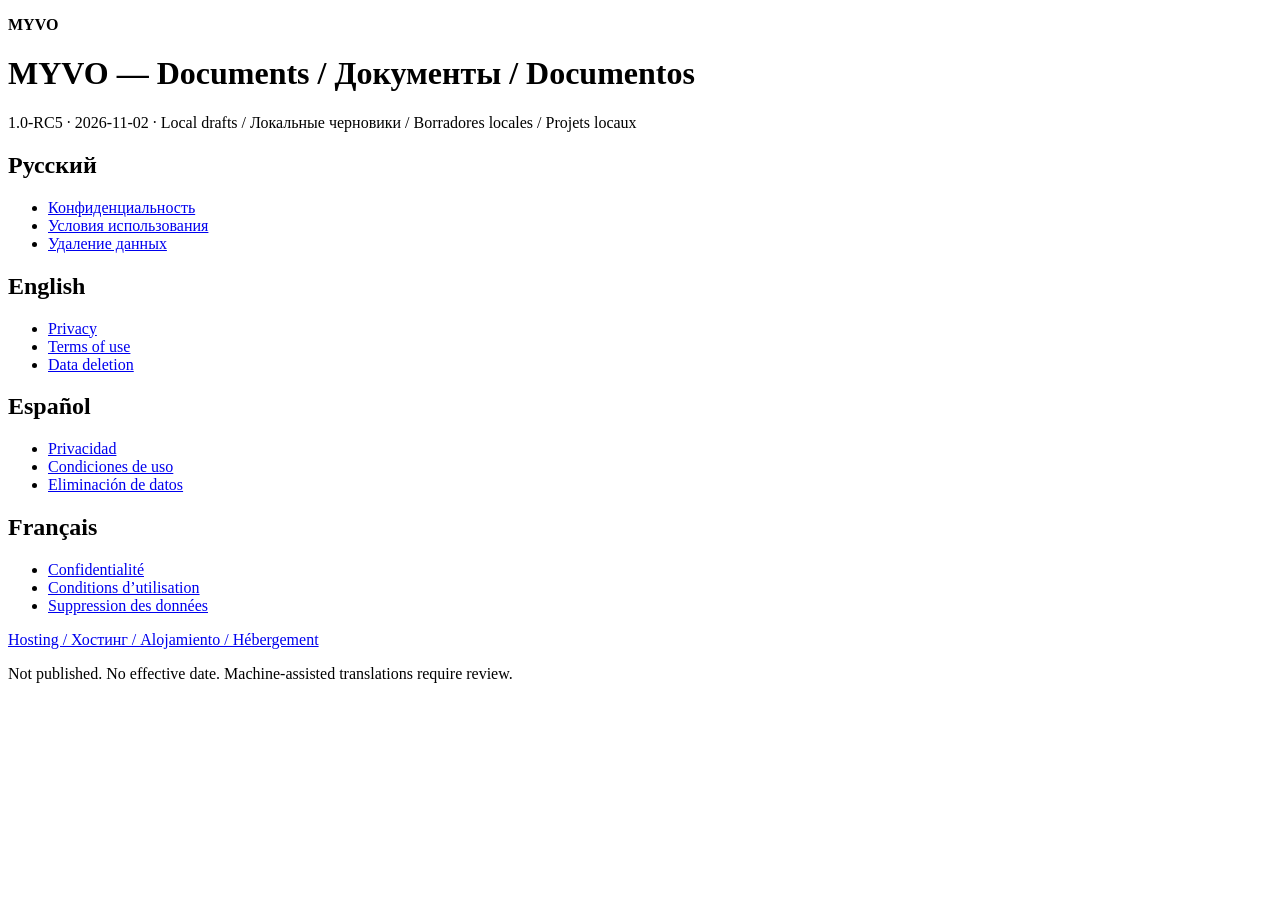
==== index.html @ a9c17151 "Publish MYVO RC5 document review index" ====
<!doctype html>
<html lang="en" translate="no">
<head>
<meta charset="utf-8">
<meta name="viewport" content="width=device-width, initial-scale=1">
<meta name="robots" content="noindex,nofollow">
<meta name="google" content="notranslate">
<meta http-equiv="Content-Security-Policy" content="default-src 'none'; style-src 'self'; base-uri 'none'; form-action 'none'">
<title>Document review — MYVO RC5</title>
<link rel="stylesheet" href="style.css">
</head>
<body>
<header><p><strong>MYVO</strong></p></header>
<main id="content"><h1>MYVO — Documents / Документы / Documentos</h1><p class="draft">1.0-RC5 · 2026-11-02 · Local drafts / Локальные черновики / Borradores locales / Projets locaux</p><section lang="ru"><h2>Русский</h2><ul><li><a href="privacy-ru.html">Конфиденциальность</a></li><li><a href="terms-ru.html">Условия использования</a></li><li><a href="deletion-ru.html">Удаление данных</a></li></ul></section><section lang="en"><h2>English</h2><ul><li><a href="privacy-en.html">Privacy</a></li><li><a href="terms-en.html">Terms of use</a></li><li><a href="deletion-en.html">Data deletion</a></li></ul></section><section lang="es"><h2>Espa&#241;ol</h2><ul><li><a href="privacy-es.html">Privacidad</a></li><li><a href="terms-es.html">Condiciones de uso</a></li><li><a href="deletion-es.html">Eliminaci&#243;n de datos</a></li></ul></section><section lang="fr"><h2>Fran&#231;ais</h2><ul><li><a href="privacy-fr.html">Confidentialit&#233;</a></li><li><a href="terms-fr.html">Conditions d’utilisation</a></li><li><a href="deletion-fr.html">Suppression des donn&#233;es</a></li></ul></section><p><a href="hosting.html">Hosting / Хостинг / Alojamiento / Hébergement</a></p></main>
<footer>Not published. No effective date. Machine-assisted translations require review.</footer>
</body>
</html>
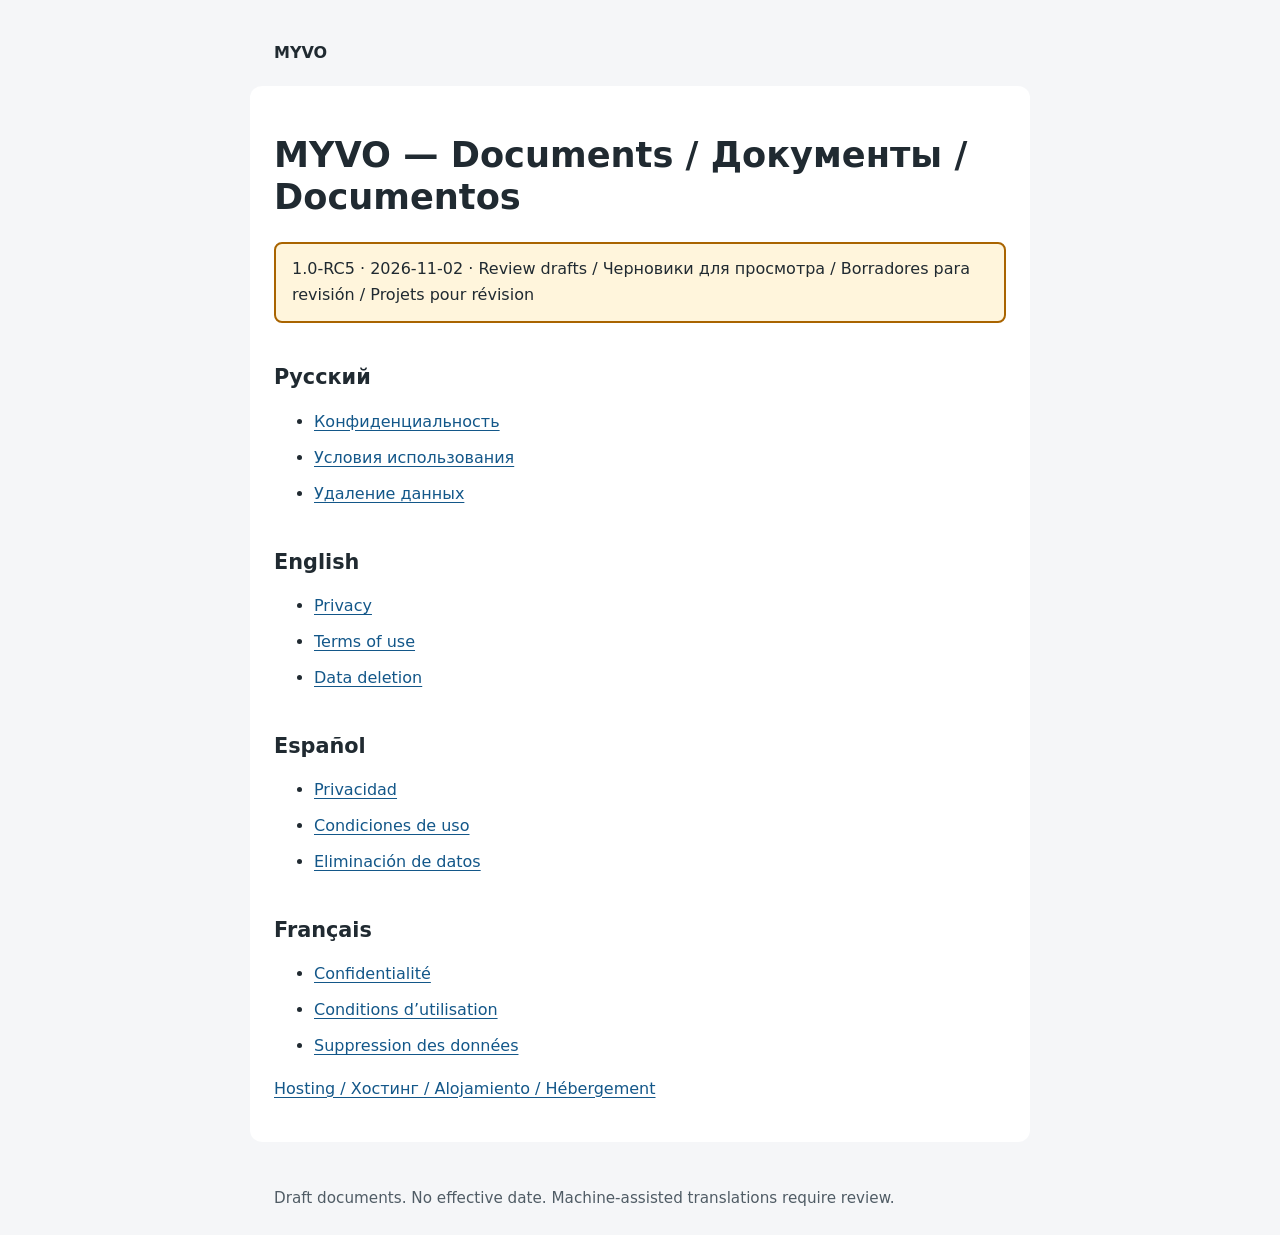
==== commit 79c1ae82: "Clarify public review draft status without activating documents" ====
--- a/index.html
+++ b/index.html
@@ -11,7 +11,7 @@
 </head>
 <body>
 <header><p><strong>MYVO</strong></p></header>
-<main id="content"><h1>MYVO — Documents / Документы / Documentos</h1><p class="draft">1.0-RC5 · 2026-11-02 · Local drafts / Локальные черновики / Borradores locales / Projets locaux</p><section lang="ru"><h2>Русский</h2><ul><li><a href="privacy-ru.html">Конфиденциальность</a></li><li><a href="terms-ru.html">Условия использования</a></li><li><a href="deletion-ru.html">Удаление данных</a></li></ul></section><section lang="en"><h2>English</h2><ul><li><a href="privacy-en.html">Privacy</a></li><li><a href="terms-en.html">Terms of use</a></li><li><a href="deletion-en.html">Data deletion</a></li></ul></section><section lang="es"><h2>Espa&#241;ol</h2><ul><li><a href="privacy-es.html">Privacidad</a></li><li><a href="terms-es.html">Condiciones de uso</a></li><li><a href="deletion-es.html">Eliminaci&#243;n de datos</a></li></ul></section><section lang="fr"><h2>Fran&#231;ais</h2><ul><li><a href="privacy-fr.html">Confidentialit&#233;</a></li><li><a href="terms-fr.html">Conditions d’utilisation</a></li><li><a href="deletion-fr.html">Suppression des donn&#233;es</a></li></ul></section><p><a href="hosting.html">Hosting / Хостинг / Alojamiento / Hébergement</a></p></main>
-<footer>Not published. No effective date. Machine-assisted translations require review.</footer>
+<main id="content"><h1>MYVO — Documents / Документы / Documentos</h1><p class="draft">1.0-RC5 · 2026-11-02 · Review drafts / Черновики для просмотра / Borradores para revisión / Projets pour révision</p><section lang="ru"><h2>Русский</h2><ul><li><a href="privacy-ru.html">Конфиденциальность</a></li><li><a href="terms-ru.html">Условия использования</a></li><li><a href="deletion-ru.html">Удаление данных</a></li></ul></section><section lang="en"><h2>English</h2><ul><li><a href="privacy-en.html">Privacy</a></li><li><a href="terms-en.html">Terms of use</a></li><li><a href="deletion-en.html">Data deletion</a></li></ul></section><section lang="es"><h2>Espa&#241;ol</h2><ul><li><a href="privacy-es.html">Privacidad</a></li><li><a href="terms-es.html">Condiciones de uso</a></li><li><a href="deletion-es.html">Eliminaci&#243;n de datos</a></li></ul></section><section lang="fr"><h2>Fran&#231;ais</h2><ul><li><a href="privacy-fr.html">Confidentialit&#233;</a></li><li><a href="terms-fr.html">Conditions d’utilisation</a></li><li><a href="deletion-fr.html">Suppression des donn&#233;es</a></li></ul></section><p><a href="hosting.html">Hosting / Хостинг / Alojamiento / Hébergement</a></p></main>
+<footer>Draft documents. No effective date. Machine-assisted translations require review.</footer>
 </body>
 </html>
--- a/style.css
+++ b/style.css
@@ -0,0 +1,23 @@
+:root { color-scheme: light; font-family: system-ui, -apple-system, "Segoe UI", sans-serif; color: #202a31; background: #f5f6f8; line-height: 1.65; }
+* { box-sizing: border-box; }
+body { margin: 0; }
+header, main, footer { max-width: 780px; margin: auto; padding: 24px; }
+header { padding-bottom: 0; }
+main { background: white; border-radius: 12px; margin-top: 20px; margin-bottom: 20px; }
+nav { display: flex; flex-wrap: wrap; gap: 8px 20px; }
+a { color: #135789; text-underline-offset: .18em; overflow-wrap: anywhere; }
+a:focus-visible { outline: 3px solid #be6900; outline-offset: 4px; }
+h1 { line-height: 1.2; font-size: clamp(1.7rem, 5vw, 2.2rem); }
+h2 { line-height: 1.3; font-size: 1.3rem; margin-top: 2em; }
+li + li { margin-top: .6em; }
+.draft { padding: 12px 16px; border: 2px solid #a96400; border-radius: 8px; background: #fff5dc; }
+.date, footer { color: #505c65; font-size: .95rem; }
+@media (max-width: 600px) { header, main, footer { padding: 20px; } main { border-radius: 0; } }
+
+.table-scroll { max-width: 100%; overflow-x: auto; margin: 1em 0; }
+table { border-collapse: collapse; width: 100%; min-width: 38rem; }
+th, td { text-align: left; vertical-align: top; padding: .7em; border: 1px solid #cbd1d6; overflow-wrap: anywhere; }
+th { background: #eef1f4; }
+nav + nav { margin-top: .8em; }
+.skip { display: inline-block; margin-bottom: .5em; }
+h1, h2 { overflow-wrap: anywhere; }
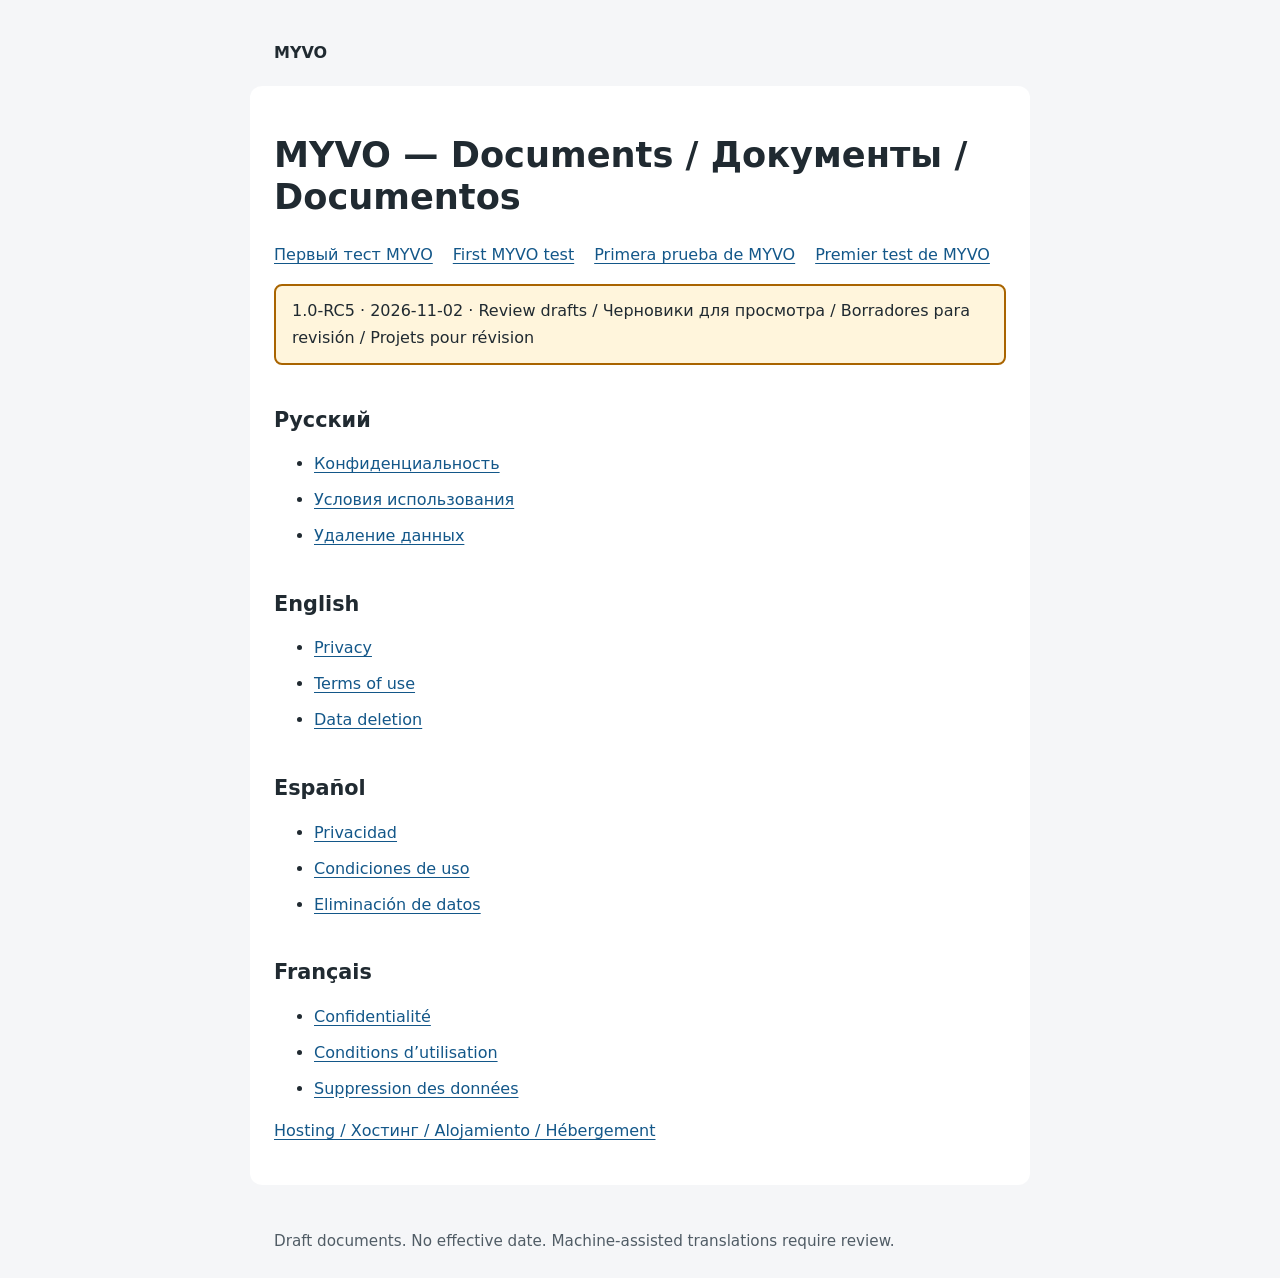
==== commit a72ee180: "Add the first MYVO tester guide" ====
--- a/index.html
+++ b/index.html
@@ -11,7 +11,8 @@
 </head>
 <body>
 <header><p><strong>MYVO</strong></p></header>
-<main id="content"><h1>MYVO — Documents / Документы / Documentos</h1><p class="draft">1.0-RC5 · 2026-11-02 · Review drafts / Черновики для просмотра / Borradores para revisión / Projets pour révision</p><section lang="ru"><h2>Русский</h2><ul><li><a href="privacy-ru.html">Конфиденциальность</a></li><li><a href="terms-ru.html">Условия использования</a></li><li><a href="deletion-ru.html">Удаление данных</a></li></ul></section><section lang="en"><h2>English</h2><ul><li><a href="privacy-en.html">Privacy</a></li><li><a href="terms-en.html">Terms of use</a></li><li><a href="deletion-en.html">Data deletion</a></li></ul></section><section lang="es"><h2>Espa&#241;ol</h2><ul><li><a href="privacy-es.html">Privacidad</a></li><li><a href="terms-es.html">Condiciones de uso</a></li><li><a href="deletion-es.html">Eliminaci&#243;n de datos</a></li></ul></section><section lang="fr"><h2>Fran&#231;ais</h2><ul><li><a href="privacy-fr.html">Confidentialit&#233;</a></li><li><a href="terms-fr.html">Conditions d’utilisation</a></li><li><a href="deletion-fr.html">Suppression des donn&#233;es</a></li></ul></section><p><a href="hosting.html">Hosting / Хостинг / Alojamiento / Hébergement</a></p></main>
+<main id="content"><h1>MYVO — Documents / Документы / Documentos</h1><nav aria-label="MYVO test guide"><a href="tester.html#ru" lang="ru">Первый тест MYVO</a> <a href="tester.html#en" lang="en">First MYVO test</a> <a href="tester.html#es" lang="es">Primera prueba de MYVO</a> <a href="tester.html#fr" lang="fr">Premier test de MYVO</a></nav>
+<p class="draft">1.0-RC5 · 2026-11-02 · Review drafts / Черновики для просмотра / Borradores para revisión / Projets pour révision</p><section lang="ru"><h2>Русский</h2><ul><li><a href="privacy-ru.html">Конфиденциальность</a></li><li><a href="terms-ru.html">Условия использования</a></li><li><a href="deletion-ru.html">Удаление данных</a></li></ul></section><section lang="en"><h2>English</h2><ul><li><a href="privacy-en.html">Privacy</a></li><li><a href="terms-en.html">Terms of use</a></li><li><a href="deletion-en.html">Data deletion</a></li></ul></section><section lang="es"><h2>Espa&#241;ol</h2><ul><li><a href="privacy-es.html">Privacidad</a></li><li><a href="terms-es.html">Condiciones de uso</a></li><li><a href="deletion-es.html">Eliminaci&#243;n de datos</a></li></ul></section><section lang="fr"><h2>Fran&#231;ais</h2><ul><li><a href="privacy-fr.html">Confidentialit&#233;</a></li><li><a href="terms-fr.html">Conditions d’utilisation</a></li><li><a href="deletion-fr.html">Suppression des donn&#233;es</a></li></ul></section><p><a href="hosting.html">Hosting / Хостинг / Alojamiento / Hébergement</a></p></main>
 <footer>Draft documents. No effective date. Machine-assisted translations require review.</footer>
 </body>
-</html>+</html>
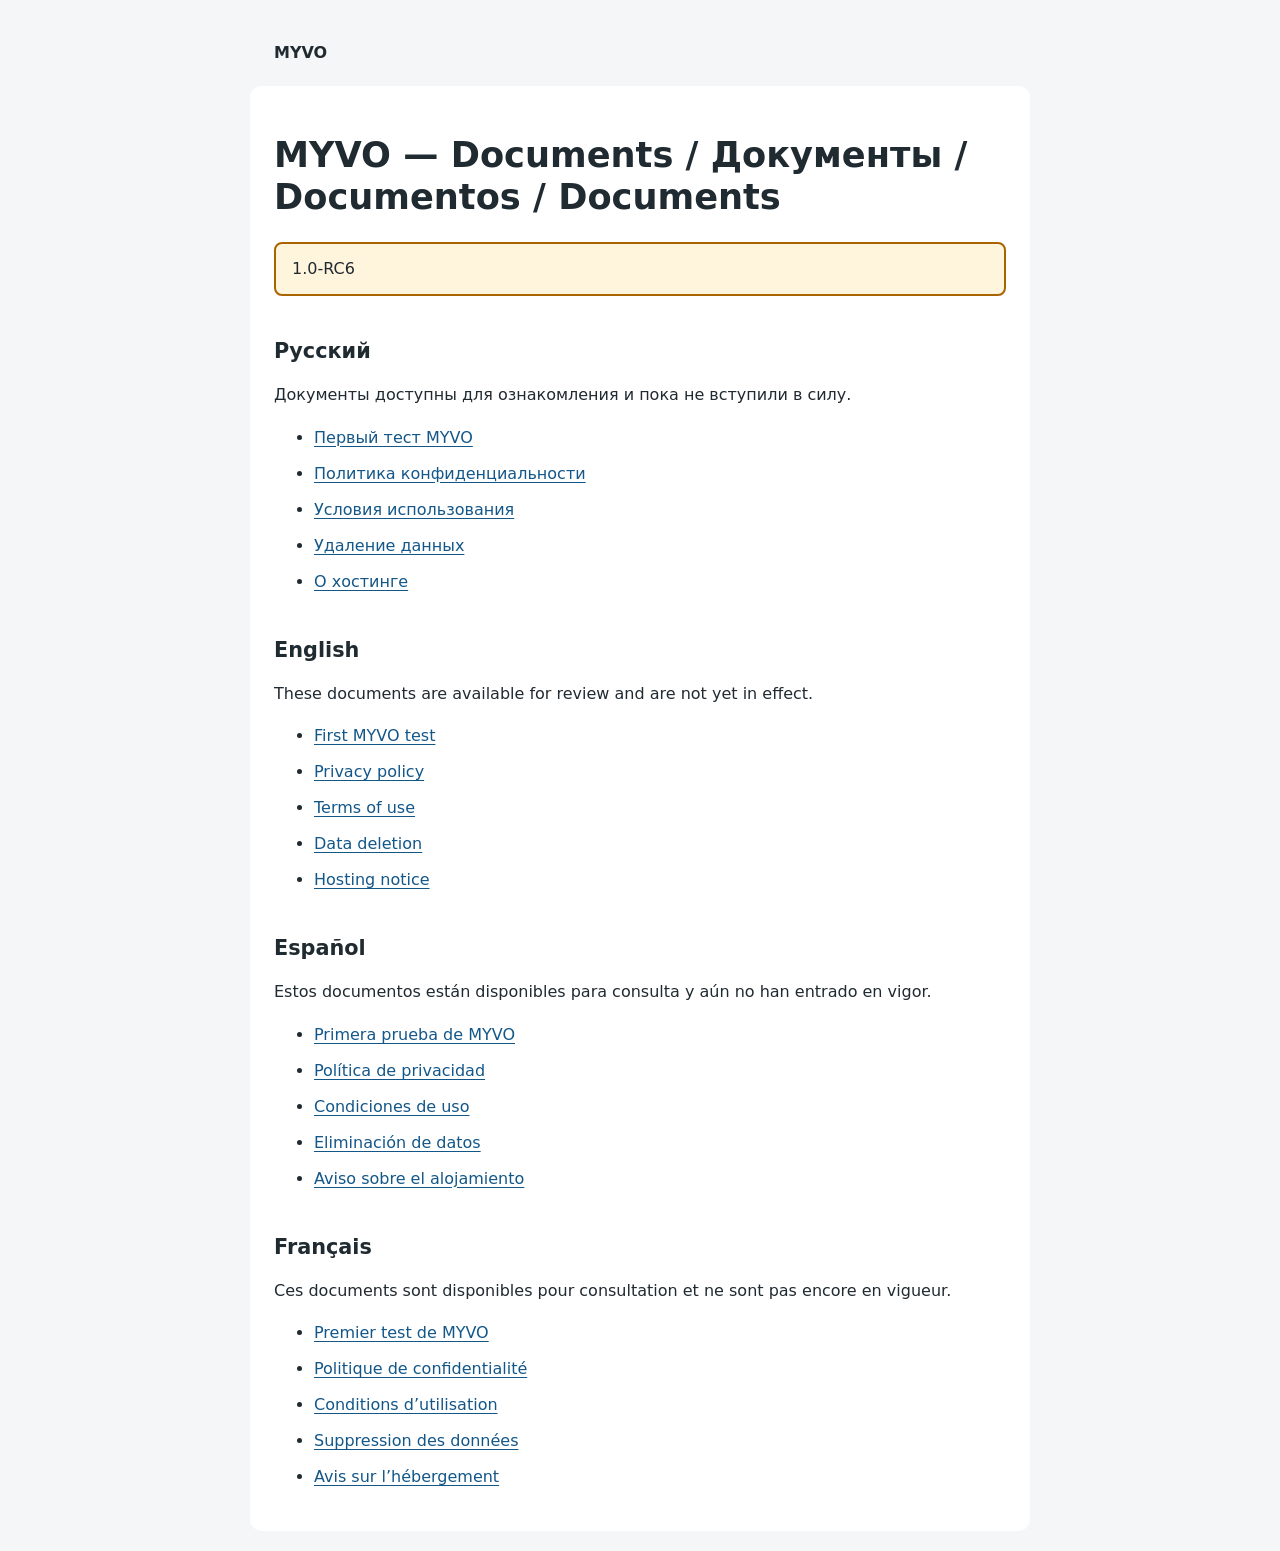
==== commit 82f25857: "Correct multilingual test guide and publish RC6 review drafts" ====
--- a/index.html
+++ b/index.html
@@ -6,13 +6,18 @@
 <meta name="robots" content="noindex,nofollow">
 <meta name="google" content="notranslate">
 <meta http-equiv="Content-Security-Policy" content="default-src 'none'; style-src 'self'; base-uri 'none'; form-action 'none'">
-<title>Document review — MYVO RC5</title>
+<title>MYVO — Documents</title>
 <link rel="stylesheet" href="style.css">
 </head>
-<body>
+<body class="notranslate">
 <header><p><strong>MYVO</strong></p></header>
-<main id="content"><h1>MYVO — Documents / Документы / Documentos</h1><nav aria-label="MYVO test guide"><a href="tester.html#ru" lang="ru">Первый тест MYVO</a> <a href="tester.html#en" lang="en">First MYVO test</a> <a href="tester.html#es" lang="es">Primera prueba de MYVO</a> <a href="tester.html#fr" lang="fr">Premier test de MYVO</a></nav>
-<p class="draft">1.0-RC5 · 2026-11-02 · Review drafts / Черновики для просмотра / Borradores para revisión / Projets pour révision</p><section lang="ru"><h2>Русский</h2><ul><li><a href="privacy-ru.html">Конфиденциальность</a></li><li><a href="terms-ru.html">Условия использования</a></li><li><a href="deletion-ru.html">Удаление данных</a></li></ul></section><section lang="en"><h2>English</h2><ul><li><a href="privacy-en.html">Privacy</a></li><li><a href="terms-en.html">Terms of use</a></li><li><a href="deletion-en.html">Data deletion</a></li></ul></section><section lang="es"><h2>Espa&#241;ol</h2><ul><li><a href="privacy-es.html">Privacidad</a></li><li><a href="terms-es.html">Condiciones de uso</a></li><li><a href="deletion-es.html">Eliminaci&#243;n de datos</a></li></ul></section><section lang="fr"><h2>Fran&#231;ais</h2><ul><li><a href="privacy-fr.html">Confidentialit&#233;</a></li><li><a href="terms-fr.html">Conditions d’utilisation</a></li><li><a href="deletion-fr.html">Suppression des donn&#233;es</a></li></ul></section><p><a href="hosting.html">Hosting / Хостинг / Alojamiento / Hébergement</a></p></main>
-<footer>Draft documents. No effective date. Machine-assisted translations require review.</footer>
+<main id="content">
+<h1>MYVO — <span lang="en">Documents</span> / <span lang="ru">Документы</span> / <span lang="es">Documentos</span> / <span lang="fr">Documents</span></h1>
+<p class="draft">1.0-RC6</p>
+<section lang="ru"><h2>Русский</h2><p>Документы доступны для ознакомления и пока не вступили в силу.</p><ul><li><a href="tester.html#ru">Первый тест MYVO</a></li><li><a href="privacy-ru.html">Политика конфиденциальности</a></li><li><a href="terms-ru.html">Условия использования</a></li><li><a href="deletion-ru.html">Удаление данных</a></li><li><a href="hosting.html#ru">О хостинге</a></li></ul></section>
+<section lang="en"><h2>English</h2><p>These documents are available for review and are not yet in effect.</p><ul><li><a href="tester.html#en">First MYVO test</a></li><li><a href="privacy-en.html">Privacy policy</a></li><li><a href="terms-en.html">Terms of use</a></li><li><a href="deletion-en.html">Data deletion</a></li><li><a href="hosting.html#en">Hosting notice</a></li></ul></section>
+<section lang="es"><h2>Español</h2><p>Estos documentos están disponibles para consulta y aún no han entrado en vigor.</p><ul><li><a href="tester.html#es">Primera prueba de MYVO</a></li><li><a href="privacy-es.html">Política de privacidad</a></li><li><a href="terms-es.html">Condiciones de uso</a></li><li><a href="deletion-es.html">Eliminación de datos</a></li><li><a href="hosting.html#es">Aviso sobre el alojamiento</a></li></ul></section>
+<section lang="fr"><h2>Français</h2><p>Ces documents sont disponibles pour consultation et ne sont pas encore en vigueur.</p><ul><li><a href="tester.html#fr">Premier test de MYVO</a></li><li><a href="privacy-fr.html">Politique de confidentialité</a></li><li><a href="terms-fr.html">Conditions d’utilisation</a></li><li><a href="deletion-fr.html">Suppression des données</a></li><li><a href="hosting.html#fr">Avis sur l’hébergement</a></li></ul></section>
+</main>
 </body>
 </html>
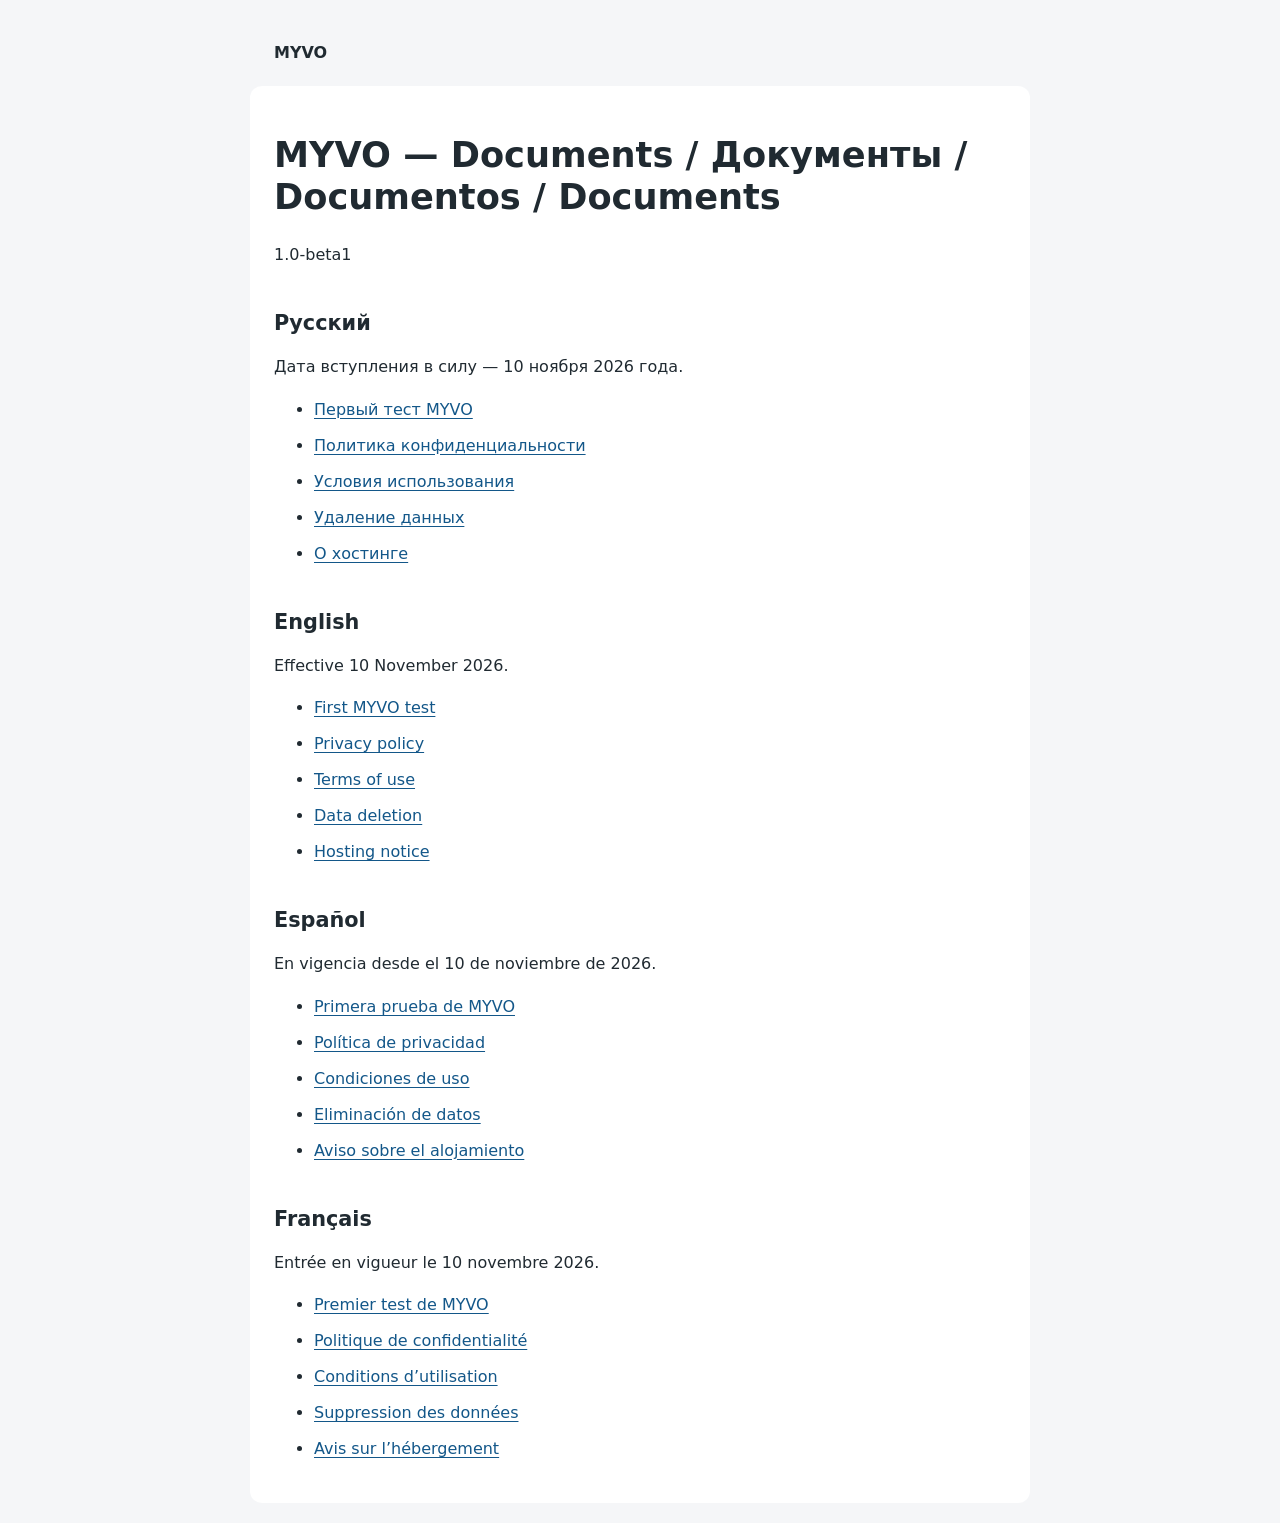
==== commit a55bfe2d: "Publish MYVO beta1 documents effective November 10" ====
--- a/index.html
+++ b/index.html
@@ -13,11 +13,11 @@
 <header><p><strong>MYVO</strong></p></header>
 <main id="content">
 <h1>MYVO — <span lang="en">Documents</span> / <span lang="ru">Документы</span> / <span lang="es">Documentos</span> / <span lang="fr">Documents</span></h1>
-<p class="draft">1.0-RC6</p>
-<section lang="ru"><h2>Русский</h2><p>Документы доступны для ознакомления и пока не вступили в силу.</p><ul><li><a href="tester.html#ru">Первый тест MYVO</a></li><li><a href="privacy-ru.html">Политика конфиденциальности</a></li><li><a href="terms-ru.html">Условия использования</a></li><li><a href="deletion-ru.html">Удаление данных</a></li><li><a href="hosting.html#ru">О хостинге</a></li></ul></section>
-<section lang="en"><h2>English</h2><p>These documents are available for review and are not yet in effect.</p><ul><li><a href="tester.html#en">First MYVO test</a></li><li><a href="privacy-en.html">Privacy policy</a></li><li><a href="terms-en.html">Terms of use</a></li><li><a href="deletion-en.html">Data deletion</a></li><li><a href="hosting.html#en">Hosting notice</a></li></ul></section>
-<section lang="es"><h2>Español</h2><p>Estos documentos están disponibles para consulta y aún no han entrado en vigor.</p><ul><li><a href="tester.html#es">Primera prueba de MYVO</a></li><li><a href="privacy-es.html">Política de privacidad</a></li><li><a href="terms-es.html">Condiciones de uso</a></li><li><a href="deletion-es.html">Eliminación de datos</a></li><li><a href="hosting.html#es">Aviso sobre el alojamiento</a></li></ul></section>
-<section lang="fr"><h2>Français</h2><p>Ces documents sont disponibles pour consultation et ne sont pas encore en vigueur.</p><ul><li><a href="tester.html#fr">Premier test de MYVO</a></li><li><a href="privacy-fr.html">Politique de confidentialité</a></li><li><a href="terms-fr.html">Conditions d’utilisation</a></li><li><a href="deletion-fr.html">Suppression des données</a></li><li><a href="hosting.html#fr">Avis sur l’hébergement</a></li></ul></section>
+<p>1.0-beta1</p>
+<section lang="ru"><h2>Русский</h2><p>Дата вступления в силу — 10 ноября 2026 года.</p><ul><li><a href="tester.html#ru">Первый тест MYVO</a></li><li><a href="privacy-ru.html">Политика конфиденциальности</a></li><li><a href="terms-ru.html">Условия использования</a></li><li><a href="deletion-ru.html">Удаление данных</a></li><li><a href="hosting.html#ru">О хостинге</a></li></ul></section>
+<section lang="en"><h2>English</h2><p>Effective 10 November 2026.</p><ul><li><a href="tester.html#en">First MYVO test</a></li><li><a href="privacy-en.html">Privacy policy</a></li><li><a href="terms-en.html">Terms of use</a></li><li><a href="deletion-en.html">Data deletion</a></li><li><a href="hosting.html#en">Hosting notice</a></li></ul></section>
+<section lang="es"><h2>Español</h2><p>En vigencia desde el 10 de noviembre de 2026.</p><ul><li><a href="tester.html#es">Primera prueba de MYVO</a></li><li><a href="privacy-es.html">Política de privacidad</a></li><li><a href="terms-es.html">Condiciones de uso</a></li><li><a href="deletion-es.html">Eliminación de datos</a></li><li><a href="hosting.html#es">Aviso sobre el alojamiento</a></li></ul></section>
+<section lang="fr"><h2>Français</h2><p>Entrée en vigueur le 10 novembre 2026.</p><ul><li><a href="tester.html#fr">Premier test de MYVO</a></li><li><a href="privacy-fr.html">Politique de confidentialité</a></li><li><a href="terms-fr.html">Conditions d’utilisation</a></li><li><a href="deletion-fr.html">Suppression des données</a></li><li><a href="hosting.html#fr">Avis sur l’hébergement</a></li></ul></section>
 </main>
 </body>
 </html>
